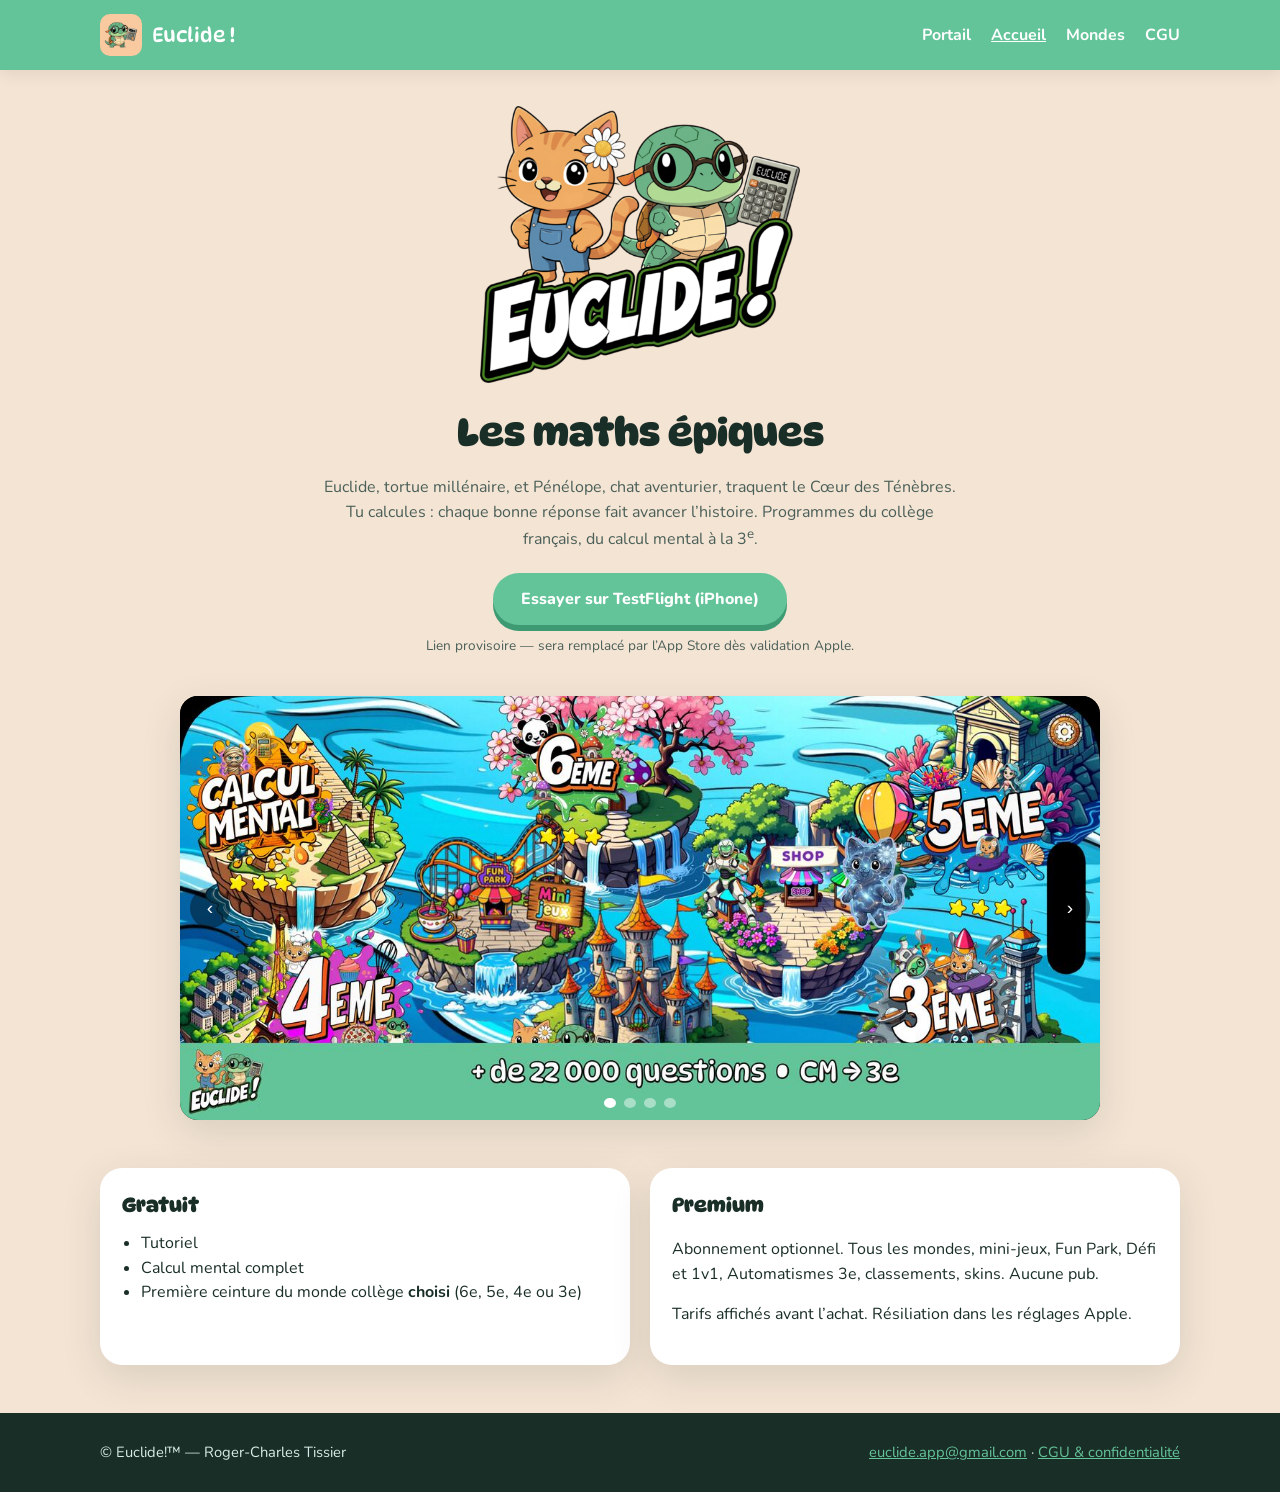
==== accueil.html @ bfaa8a5d "Site public euclidelearn.fr : portail, accueil, mondes et CGU. Co-authored-by: Cursor <cursoragent@c" ====
<!DOCTYPE html>
<html lang="fr">
<head>
  <meta charset="utf-8">
  <meta name="viewport" content="width=device-width, initial-scale=1">
  <title>Euclide ! Les maths épiques</title>
  <meta name="description" content="Application iPhone de maths collège : 5 mondes, ceintures, mini-jeux. Plus de 22 000 questions. TestFlight ouvert.">
  <link rel="icon" href="img/favicon.png">
  <link rel="preconnect" href="https://fonts.googleapis.com">
  <link rel="preconnect" href="https://fonts.gstatic.com" crossorigin>
  <link href="https://fonts.googleapis.com/css2?family=DynaPuff:wght@400;700&family=Nunito:wght@500;700;800&display=swap" rel="stylesheet">
  <link rel="stylesheet" href="css/style.css">
</head>
<body>
  <a class="skip" href="#contenu">Aller au contenu</a>
  <header class="top">
    <div class="wrap top-inner">
      <a class="brand" href="accueil.html"><img src="img/app-icon.jpg" alt=""> Euclide !</a>
      <nav>
        <a href="index.html">Portail</a>
        <a href="accueil.html" aria-current="page">Accueil</a>
        <a href="mondes.html">Mondes</a>
        <a href="cgu.html">CGU</a>
      </nav>
    </div>
  </header>

  <main id="contenu" class="wrap">
    <section class="hero">
      <img class="logo" src="img/logo.png" alt="Euclide et Pénélope">
      <h1>Les maths épiques</h1>
      <p>Euclide, tortue millénaire, et Pénélope, chat aventurier, traquent le Cœur des Ténèbres. Tu calcules : chaque bonne réponse fait avancer l’histoire. Programmes du collège français, du calcul mental à la 3<sup>e</sup>.</p>
      <a class="btn" href="https://testflight.apple.com/join/ABBWX98b">Essayer sur TestFlight (iPhone)</a>
      <span class="btn-note">Lien provisoire — sera remplacé par l’App Store dès validation Apple.</span>
    </section>

    <div class="slideshow" data-slideshow>
      <img class="is-on" src="img/slide-lobby.jpg" alt="Carte des mondes collège">
      <img src="img/slide-6e.jpg" alt="Monde 6e, mode Simple et Pro">
      <img src="img/slide-mummy.jpg" alt="Mini-jeu Mummy Jump">
      <img src="img/slide-jump.jpg" alt="Gameplay Mummy Jump">
      <button class="slide-prev" type="button" data-prev aria-label="Précédent">‹</button>
      <button class="slide-next" type="button" data-next aria-label="Suivant">›</button>
      <div class="slide-nav" data-dots></div>
    </div>

    <div class="grid-2">
      <article class="card">
        <h2>Gratuit</h2>
        <ul>
          <li>Tutoriel</li>
          <li>Calcul mental complet</li>
          <li>Première ceinture du monde collège <strong>choisi</strong> (6e, 5e, 4e ou 3e)</li>
        </ul>
      </article>
      <article class="card">
        <h2>Premium</h2>
        <p>Abonnement optionnel. Tous les mondes, mini-jeux, Fun Park, Défi et 1v1, Automatismes 3e, classements, skins. Aucune pub.</p>
        <p>Tarifs affichés avant l’achat. Résiliation dans les réglages Apple.</p>
      </article>
    </div>
  </main>

  <footer>
    <div class="wrap">
      <span>© Euclide!™ — Roger-Charles Tissier</span>
      <span><a href="mailto:euclide.app@gmail.com">euclide.app@gmail.com</a> · <a href="cgu.html">CGU &amp; confidentialité</a></span>
    </div>
  </footer>
  <script src="js/slideshow.js"></script>
</body>
</html>
---- css/style.css ----
:root {
  --green: #64c499;
  --green-dark: #3d9a73;
  --peach: #f4e4d4;
  --ink: #1a2e28;
  --muted: #4a5f58;
  --white: #fff;
  --card: #ffffff;
  --shadow: 0 12px 40px rgba(26, 46, 40, 0.12);
  --radius: 22px;
  --font: "Nunito", system-ui, sans-serif;
  --display: "DynaPuff", "Nunito", system-ui, sans-serif;
}

*, *::before, *::after { box-sizing: border-box; }
html { scroll-behavior: smooth; }
body {
  margin: 0;
  font-family: var(--font);
  color: var(--ink);
  background: var(--peach);
  line-height: 1.55;
}
img { max-width: 100%; height: auto; display: block; }
a { color: var(--green-dark); }
.skip {
  position: absolute; left: -999px;
}
.skip:focus { left: 8px; top: 8px; background: #fff; padding: 8px; z-index: 9; }

.wrap { width: min(1080px, calc(100% - 32px)); margin: 0 auto; }

/* Portail */
.portal {
  min-height: 100vh;
  display: flex;
  flex-direction: column;
  align-items: center;
  justify-content: center;
  padding: 48px 16px 64px;
  background:
    radial-gradient(ellipse at top, #fff8f0 0%, var(--peach) 55%, #e8c9a8 100%);
}
.portal-brand { width: min(280px, 70vw); margin-bottom: 12px; }
.portal h1 {
  font-family: var(--display);
  font-size: clamp(1.4rem, 4vw, 2rem);
  text-align: center;
  margin: 0 0 8px;
}
.portal .lead {
  text-align: center;
  color: var(--muted);
  max-width: 36rem;
  margin: 0 0 40px;
}
.choices {
  display: grid;
  grid-template-columns: repeat(2, minmax(0, 240px));
  gap: 28px;
  justify-content: center;
}
@media (max-width: 560px) {
  .choices { grid-template-columns: 1fr; }
}
.choice {
  background: var(--card);
  border-radius: var(--radius);
  padding: 22px 18px 18px;
  text-align: center;
  text-decoration: none;
  color: inherit;
  box-shadow: var(--shadow);
  border: 3px solid transparent;
  transition: transform .15s ease, border-color .15s ease;
}
.choice:hover, .choice:focus-visible {
  transform: translateY(-4px);
  border-color: var(--green);
  outline: none;
}
.choice img {
  width: 160px;
  height: 160px;
  object-fit: cover;
  margin: 0 auto 14px;
  border-radius: 36px;
}
.choice h2 {
  font-family: var(--display);
  font-size: 1.15rem;
  margin: 0 0 6px;
  color: var(--ink);
}
.choice p { margin: 0; font-size: 0.92rem; color: var(--muted); }
.choice.is-disabled {
  filter: grayscale(1) saturate(0.15);
  opacity: 0.72;
  cursor: not-allowed;
  pointer-events: none;
  box-shadow: none;
  border-color: #ccc;
}
.choice .soon {
  display: inline-block;
  margin-top: 10px;
  font-size: 0.78rem;
  letter-spacing: 0.04em;
  text-transform: uppercase;
  color: #777;
}
.portal-foot { margin-top: 48px; font-size: 0.85rem; color: var(--muted); }

/* App chrome */
.top {
  background: var(--green);
  color: #fff;
  padding: 14px 0;
  position: sticky;
  top: 0;
  z-index: 20;
  box-shadow: 0 4px 16px rgba(0,0,0,.08);
}
.top-inner {
  display: flex;
  align-items: center;
  justify-content: space-between;
  gap: 16px;
  flex-wrap: wrap;
}
.brand {
  display: flex;
  align-items: center;
  gap: 10px;
  color: #fff;
  text-decoration: none;
  font-family: var(--display);
  font-size: 1.25rem;
}
.brand img { width: 42px; height: 42px; border-radius: 10px; }
nav a {
  color: #fff;
  text-decoration: none;
  font-weight: 700;
  margin-left: 16px;
}
nav a:hover, nav a[aria-current="page"] { text-decoration: underline; }

.hero {
  text-align: center;
  padding: 36px 0 12px;
}
.hero .logo { width: min(320px, 80vw); margin: 0 auto 20px; }
.hero h1 {
  font-family: var(--display);
  font-size: clamp(1.6rem, 4vw, 2.4rem);
  margin: 0 0 12px;
}
.hero p { max-width: 40rem; margin: 0 auto 20px; color: var(--muted); }

.btn {
  display: inline-block;
  background: var(--green);
  color: #fff !important;
  font-weight: 800;
  text-decoration: none;
  padding: 14px 28px;
  border-radius: 999px;
  box-shadow: 0 6px 0 var(--green-dark);
}
.btn:hover { filter: brightness(1.05); }
.btn-note { display: block; margin-top: 10px; font-size: 0.85rem; color: var(--muted); }

.slideshow {
  position: relative;
  margin: 28px auto 48px;
  max-width: 920px;
  border-radius: 18px;
  overflow: hidden;
  box-shadow: var(--shadow);
  background: #111;
  aspect-ratio: 2868 / 1320;
}
.slideshow img {
  width: 100%;
  height: 100%;
  object-fit: cover;
  position: absolute;
  inset: 0;
  opacity: 0;
  transition: opacity .5s ease;
}
.slideshow img.is-on { opacity: 1; }
.slide-nav {
  position: absolute;
  bottom: 12px;
  left: 0; right: 0;
  display: flex;
  justify-content: center;
  gap: 8px;
  z-index: 2;
}
.slide-nav button {
  width: 10px; height: 10px; border-radius: 50%;
  border: 0; background: rgba(255,255,255,.45); cursor: pointer;
}
.slide-nav button.is-on { background: #fff; }
.slide-prev, .slide-next {
  position: absolute;
  top: 50%;
  transform: translateY(-50%);
  z-index: 2;
  background: rgba(0,0,0,.4);
  color: #fff;
  border: 0;
  width: 40px; height: 40px;
  border-radius: 50%;
  cursor: pointer;
  font-size: 1.2rem;
}
.slide-prev { left: 10px; }
.slide-next { right: 10px; }

.grid-2 {
  display: grid;
  grid-template-columns: 1fr 1fr;
  gap: 20px;
  margin: 24px 0 48px;
}
@media (max-width: 720px) { .grid-2 { grid-template-columns: 1fr; } }
.card {
  background: #fff;
  border-radius: var(--radius);
  padding: 22px;
  box-shadow: var(--shadow);
}
.card h2 {
  font-family: var(--display);
  margin: 0 0 10px;
  font-size: 1.25rem;
}
.card ul { margin: 0; padding-left: 1.2rem; }

.world {
  background: #fff;
  border-radius: var(--radius);
  padding: 28px;
  margin: 0 0 20px;
  box-shadow: var(--shadow);
}
.world h2 { font-family: var(--display); margin-top: 0; }
.world .tag {
  display: inline-block;
  background: var(--green);
  color: #fff;
  font-size: 0.8rem;
  font-weight: 800;
  padding: 4px 10px;
  border-radius: 999px;
  margin-bottom: 8px;
}

.legal {
  background: #fff;
  border-radius: var(--radius);
  padding: 28px 28px 48px;
  margin: 24px 0 48px;
  box-shadow: var(--shadow);
}
.legal h1 { font-family: var(--display); }
.legal h2 { margin-top: 1.8em; }
.legal h3 { margin-top: 1.2em; }

footer {
  background: var(--ink);
  color: #d7ece4;
  padding: 28px 0;
  font-size: 0.92rem;
}
footer a { color: var(--green); }
footer .wrap { display: flex; flex-wrap: wrap; gap: 12px 24px; justify-content: space-between; }
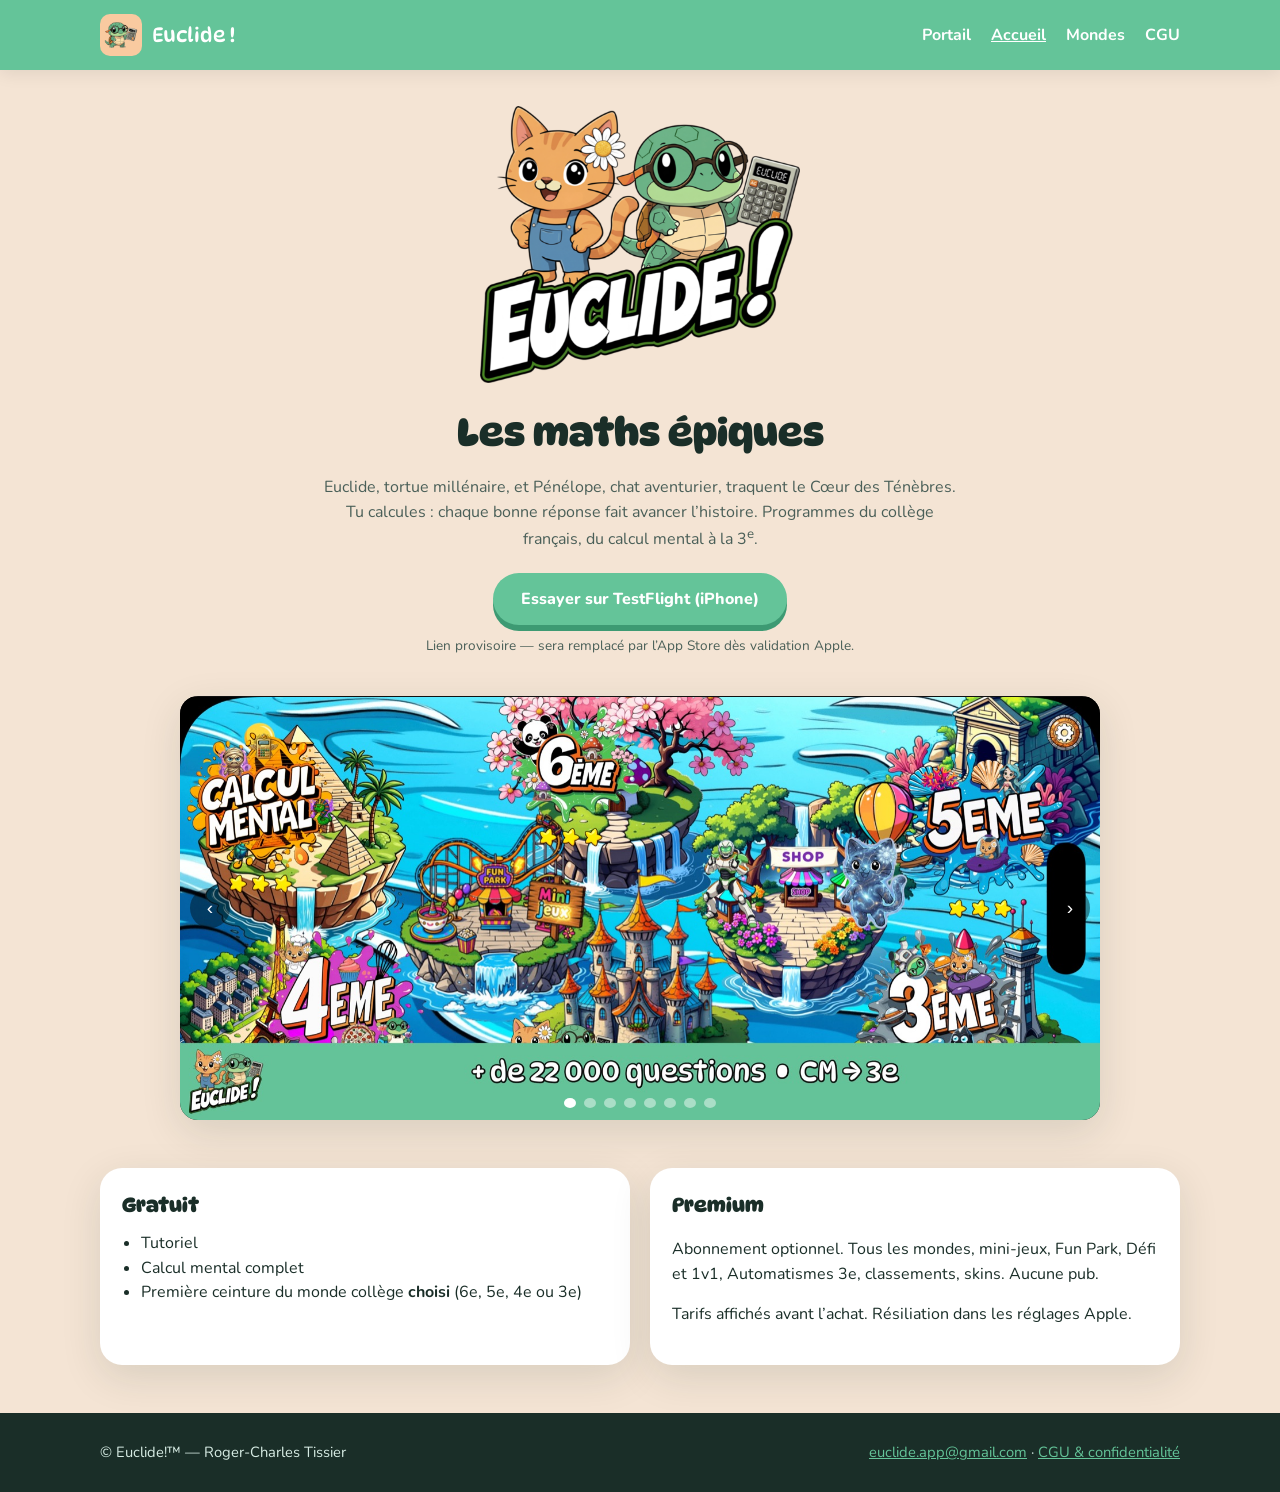
==== commit f797a165: "Compléter CGU, mondes (shop) et les 8 captures marketing. Co-authored-by: Cursor <cursoragent@cursor" ====
--- a/accueil.html
+++ b/accueil.html
@@ -35,10 +35,14 @@
     </section>
 
     <div class="slideshow" data-slideshow>
-      <img class="is-on" src="img/slide-lobby.jpg" alt="Carte des mondes collège">
-      <img src="img/slide-6e.jpg" alt="Monde 6e, mode Simple et Pro">
-      <img src="img/slide-mummy.jpg" alt="Mini-jeu Mummy Jump">
-      <img src="img/slide-jump.jpg" alt="Gameplay Mummy Jump">
+      <img class="is-on" data-orient="landscape" src="img/slide-lobby.jpg" alt="Carte des mondes : plus de 22 000 questions, CM à 3e">
+      <img data-orient="landscape" src="img/slide-6e.jpg" alt="Monde 6e, modes Simple et Pro">
+      <img data-orient="landscape" src="img/slide-mummy.jpg" alt="Lobby Mummy Jump, cinq mini-jeux">
+      <img data-orient="landscape" src="img/slide-jump.jpg" alt="Gameplay Mummy Jump">
+      <img data-orient="portrait" src="img/slide-question.jpg" alt="Question de géométrie en 3e">
+      <img data-orient="portrait" src="img/slide-auto.jpg" alt="Automatismes 3e, mode brevet">
+      <img data-orient="portrait" src="img/slide-victory.jpg" alt="Ceinture validée">
+      <img data-orient="portrait" src="img/slide-cabine.jpg" alt="Cabine : habiller Euclide et Pénélope">
       <button class="slide-prev" type="button" data-prev aria-label="Précédent">‹</button>
       <button class="slide-next" type="button" data-next aria-label="Suivant">›</button>
       <div class="slide-nav" data-dots></div>
--- a/css/style.css
+++ b/css/style.css
@@ -180,11 +180,16 @@
   box-shadow: var(--shadow);
   background: #111;
   aspect-ratio: 2868 / 1320;
+  transition: aspect-ratio .25s ease, max-width .25s ease;
+}
+.slideshow.is-tall {
+  aspect-ratio: 1320 / 2868;
+  max-width: 380px;
 }
 .slideshow img {
   width: 100%;
   height: 100%;
-  object-fit: cover;
+  object-fit: contain;
   position: absolute;
   inset: 0;
   opacity: 0;
@@ -245,10 +250,10 @@
   background: #fff;
   border-radius: var(--radius);
   padding: 28px;
-  margin: 0 0 20px;
-  box-shadow: var(--shadow);
-}
-.world h2 { font-family: var(--display); margin-top: 0; }
+  margin: 0 0 28px;
+  box-shadow: var(--shadow);
+}
+.world h2 { font-family: var(--display); margin: 8px 0 12px; }
 .world .tag {
   display: inline-block;
   background: var(--green);
@@ -259,6 +264,34 @@
   border-radius: 999px;
   margin-bottom: 8px;
 }
+.world-visual {
+  width: 100%;
+  max-height: 280px;
+  object-fit: cover;
+  object-position: center;
+  border-radius: 16px;
+  margin: 0 0 16px;
+}
+.world .lore { font-size: 1.05rem; }
+.minigame {
+  background: #f4faf7;
+  border-left: 4px solid var(--green);
+  padding: 10px 14px;
+  border-radius: 0 12px 12px 0;
+}
+.chapters h3 {
+  font-size: 1.05rem;
+  margin: 22px 0 10px;
+}
+.chapter {
+  margin: 0 0 14px;
+}
+.chapter strong {
+  display: block;
+  color: var(--green-dark);
+  margin-bottom: 4px;
+}
+.chapter ul { margin: 0; padding-left: 1.2rem; }
 
 .legal {
   background: #fff;
@@ -270,6 +303,8 @@
 .legal h1 { font-family: var(--display); }
 .legal h2 { margin-top: 1.8em; }
 .legal h3 { margin-top: 1.2em; }
+.legal h4 { margin-top: 1em; }
+.legal hr { border: 0; border-top: 1px solid #e6d5c4; margin: 2em 0; }
 
 footer {
   background: var(--ink);
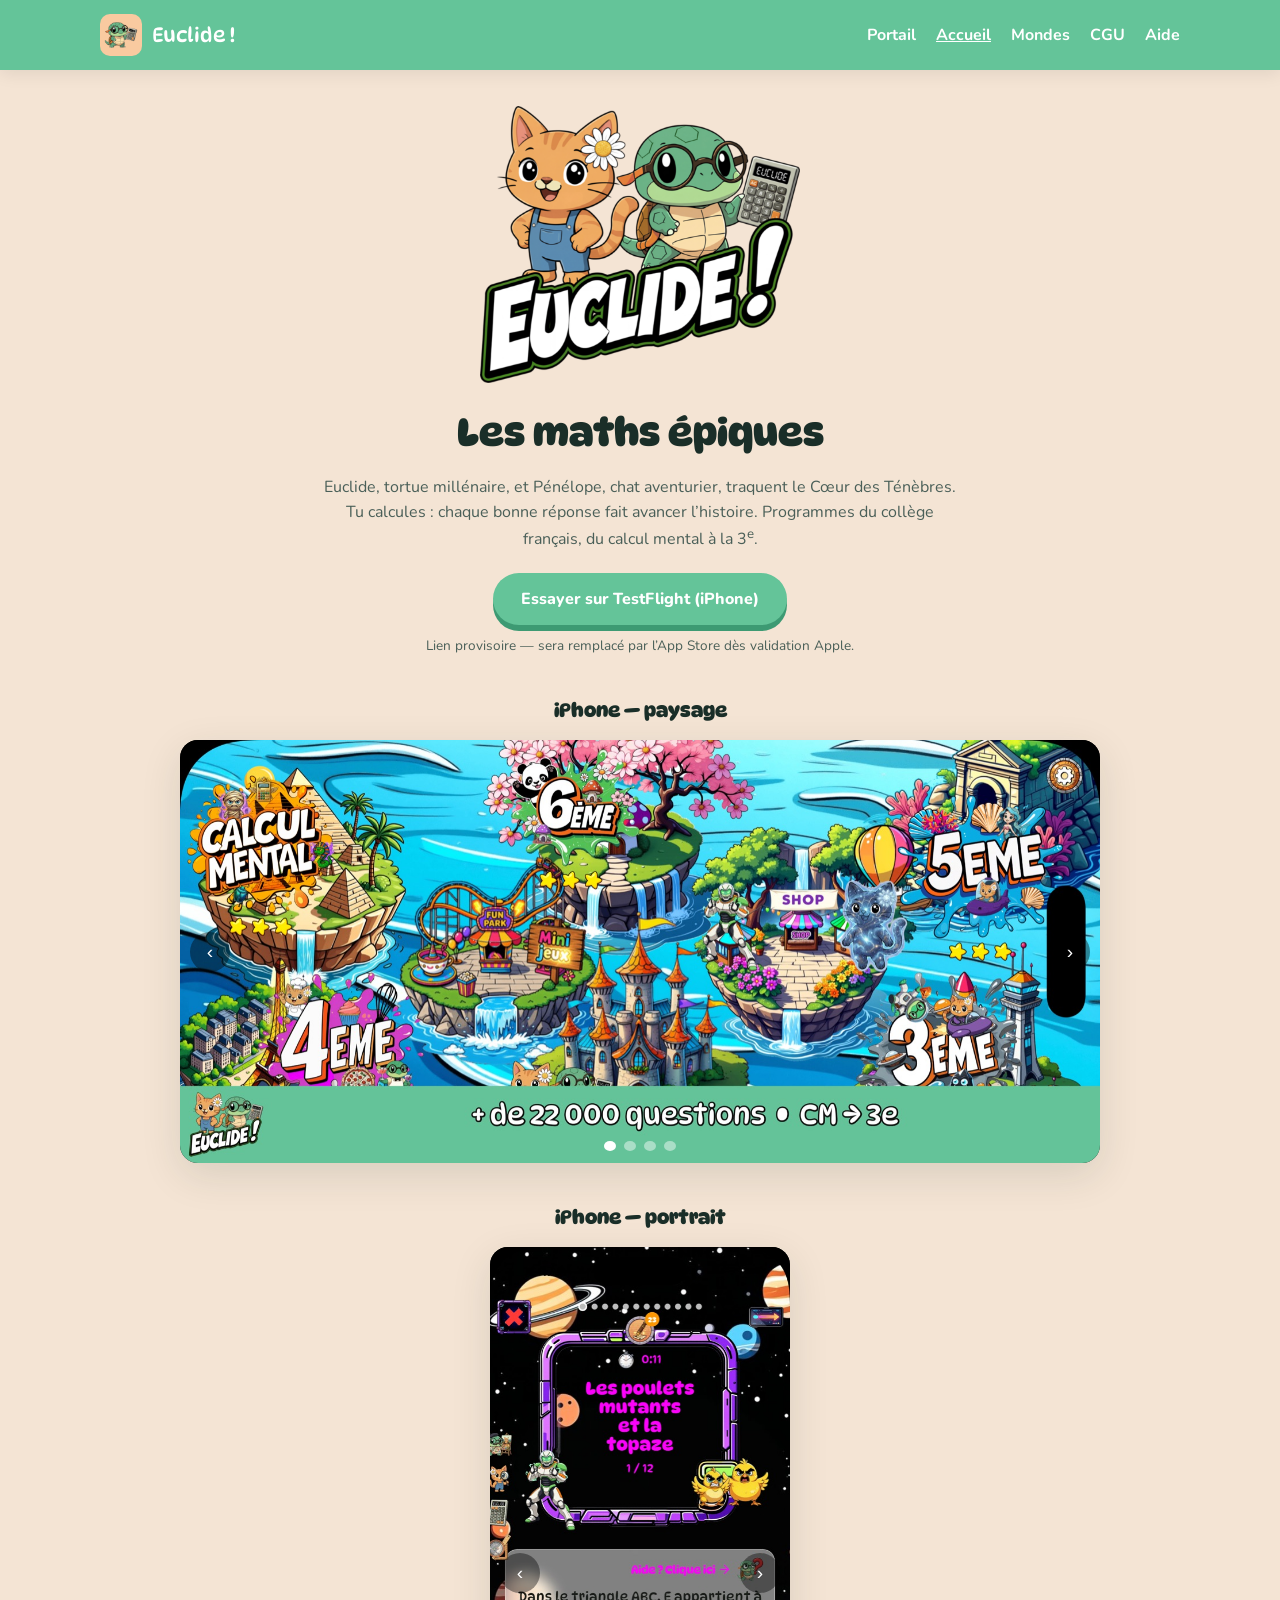
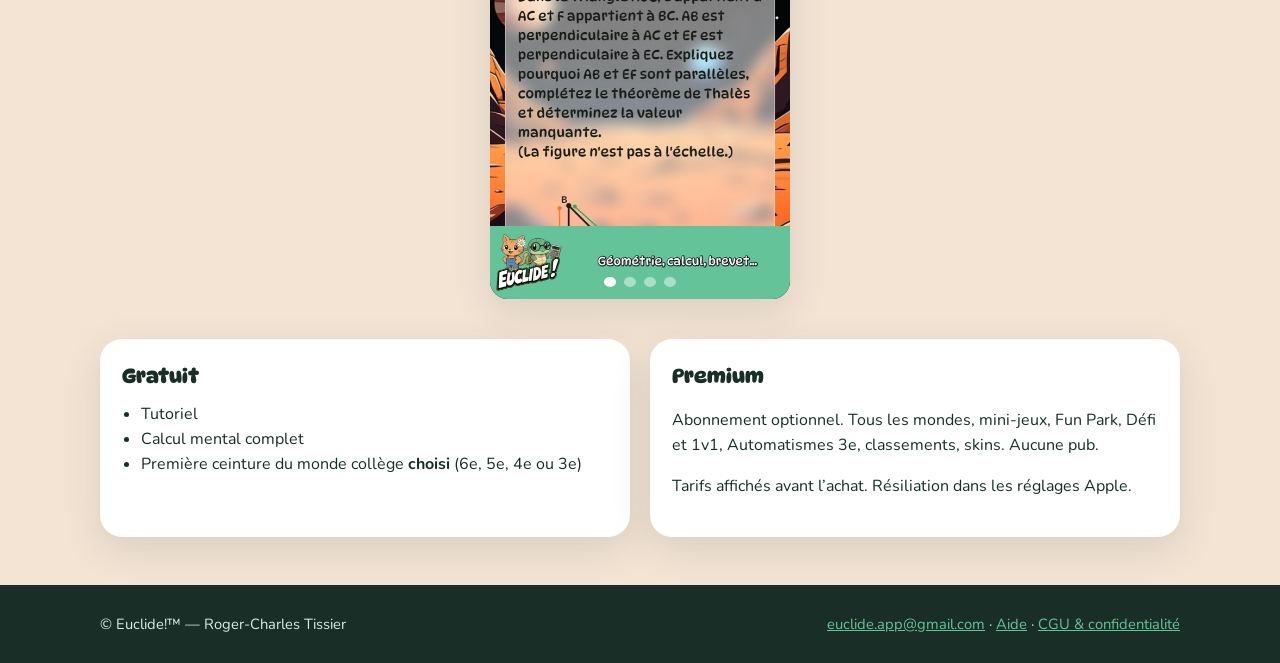
==== commit 2add647a: "Publier diaporamas, images non recadrées et page d’assistance. Co-authored-by: Cursor <cursoragent@c" ====
--- a/accueil.html
+++ b/accueil.html
@@ -21,6 +21,7 @@
         <a href="accueil.html" aria-current="page">Accueil</a>
         <a href="mondes.html">Mondes</a>
         <a href="cgu.html">CGU</a>
+        <a href="assistance.html">Aide</a>
       </nav>
     </div>
   </header>
@@ -34,19 +35,31 @@
       <span class="btn-note">Lien provisoire — sera remplacé par l’App Store dès validation Apple.</span>
     </section>
 
-    <div class="slideshow" data-slideshow>
-      <img class="is-on" data-orient="landscape" src="img/slide-lobby.jpg" alt="Carte des mondes : plus de 22 000 questions, CM à 3e">
-      <img data-orient="landscape" src="img/slide-6e.jpg" alt="Monde 6e, modes Simple et Pro">
-      <img data-orient="landscape" src="img/slide-mummy.jpg" alt="Lobby Mummy Jump, cinq mini-jeux">
-      <img data-orient="landscape" src="img/slide-jump.jpg" alt="Gameplay Mummy Jump">
-      <img data-orient="portrait" src="img/slide-question.jpg" alt="Question de géométrie en 3e">
-      <img data-orient="portrait" src="img/slide-auto.jpg" alt="Automatismes 3e, mode brevet">
-      <img data-orient="portrait" src="img/slide-victory.jpg" alt="Ceinture validée">
-      <img data-orient="portrait" src="img/slide-cabine.jpg" alt="Cabine : habiller Euclide et Pénélope">
-      <button class="slide-prev" type="button" data-prev aria-label="Précédent">‹</button>
-      <button class="slide-next" type="button" data-next aria-label="Suivant">›</button>
-      <div class="slide-nav" data-dots></div>
-    </div>
+    <section class="slide-block">
+      <h2>iPhone — paysage</h2>
+      <div class="slideshow" data-slideshow>
+        <img class="is-on" src="img/slide-lobby.jpg" alt="Carte des mondes : plus de 22 000 questions, CM à 3e">
+        <img src="img/slide-6e.jpg" alt="Monde 6e, modes Simple et Pro">
+        <img src="img/slide-mummy.jpg" alt="Lobby Mummy Jump, cinq mini-jeux">
+        <img src="img/slide-jump.jpg" alt="Gameplay Mummy Jump">
+        <button class="slide-prev" type="button" data-prev aria-label="Précédent">‹</button>
+        <button class="slide-next" type="button" data-next aria-label="Suivant">›</button>
+        <div class="slide-nav" data-dots></div>
+      </div>
+    </section>
+
+    <section class="slide-block">
+      <h2>iPhone — portrait</h2>
+      <div class="slideshow slideshow-portrait" data-slideshow>
+        <img class="is-on" src="img/slide-question.jpg" alt="Question de géométrie en 3e">
+        <img src="img/slide-auto.jpg" alt="Automatismes 3e, mode brevet">
+        <img src="img/slide-victory.jpg" alt="Ceinture validée">
+        <img src="img/slide-cabine.jpg" alt="Cabine : habiller Euclide et Pénélope">
+        <button class="slide-prev" type="button" data-prev aria-label="Précédent">‹</button>
+        <button class="slide-next" type="button" data-next aria-label="Suivant">›</button>
+        <div class="slide-nav" data-dots></div>
+      </div>
+    </section>
 
     <div class="grid-2">
       <article class="card">
@@ -68,7 +81,7 @@
   <footer>
     <div class="wrap">
       <span>© Euclide!™ — Roger-Charles Tissier</span>
-      <span><a href="mailto:euclide.app@gmail.com">euclide.app@gmail.com</a> · <a href="cgu.html">CGU &amp; confidentialité</a></span>
+      <span><a href="mailto:euclide.app@gmail.com">euclide.app@gmail.com</a> · <a href="assistance.html">Aide</a> · <a href="cgu.html">CGU &amp; confidentialité</a></span>
     </div>
   </footer>
   <script src="js/slideshow.js"></script>
--- a/css/style.css
+++ b/css/style.css
@@ -171,31 +171,32 @@
 .btn:hover { filter: brightness(1.05); }
 .btn-note { display: block; margin-top: 10px; font-size: 0.85rem; color: var(--muted); }
 
+.slide-block { margin: 28px 0 40px; }
+.slide-block h2 {
+  font-family: var(--display);
+  font-size: 1.2rem;
+  text-align: center;
+  margin: 0 0 14px;
+}
 .slideshow {
   position: relative;
-  margin: 28px auto 48px;
+  margin: 0 auto;
   max-width: 920px;
   border-radius: 18px;
   overflow: hidden;
   box-shadow: var(--shadow);
   background: #111;
-  aspect-ratio: 2868 / 1320;
-  transition: aspect-ratio .25s ease, max-width .25s ease;
-}
-.slideshow.is-tall {
-  aspect-ratio: 1320 / 2868;
-  max-width: 380px;
 }
 .slideshow img {
+  display: none;
   width: 100%;
-  height: 100%;
+  height: auto;
   object-fit: contain;
-  position: absolute;
-  inset: 0;
-  opacity: 0;
-  transition: opacity .5s ease;
-}
-.slideshow img.is-on { opacity: 1; }
+}
+.slideshow img.is-on { display: block; }
+.slideshow-portrait {
+  max-width: 300px;
+}
 .slide-nav {
   position: absolute;
   bottom: 12px;
@@ -265,12 +266,13 @@
   margin-bottom: 8px;
 }
 .world-visual {
-  width: 100%;
-  max-height: 280px;
-  object-fit: cover;
-  object-position: center;
+  display: block;
+  width: auto;
+  max-width: min(100%, 280px);
+  height: auto;
+  object-fit: contain;
   border-radius: 16px;
-  margin: 0 0 16px;
+  margin: 0 auto 16px;
 }
 .world .lore { font-size: 1.05rem; }
 .minigame {
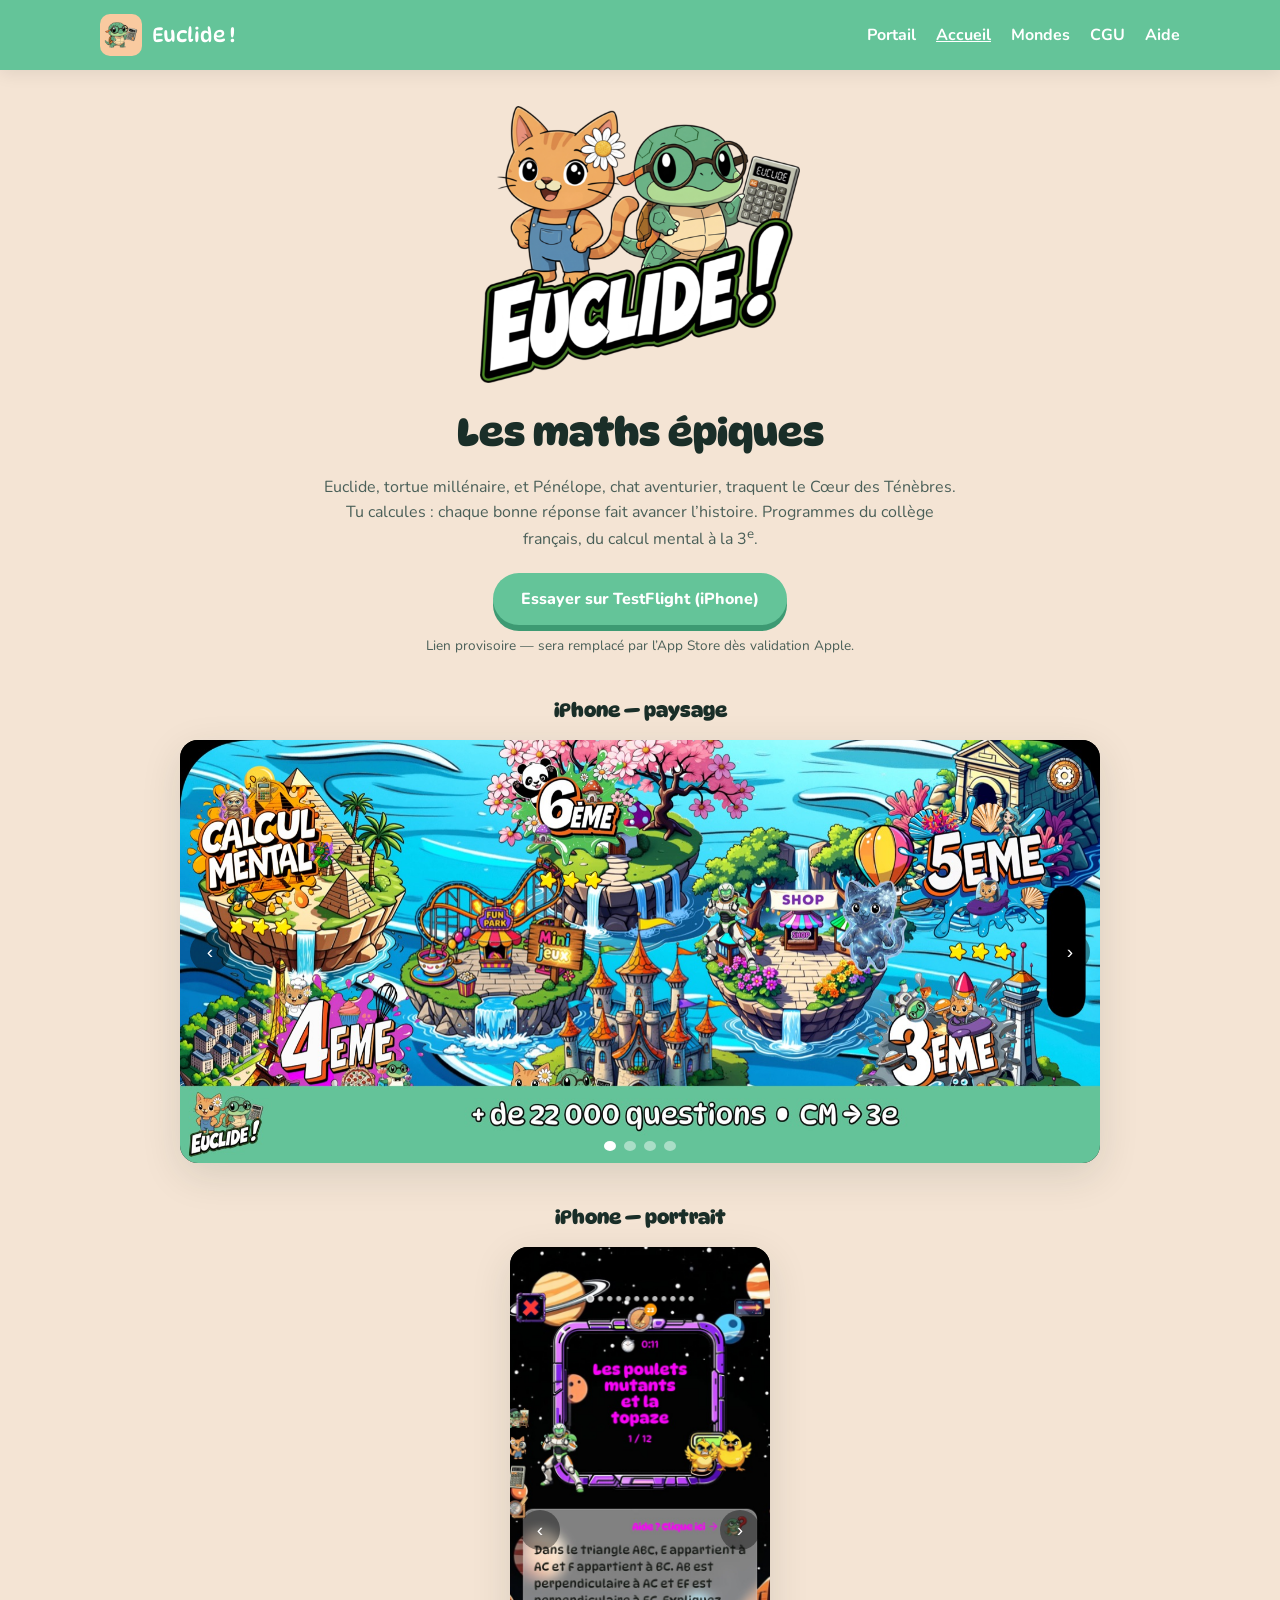
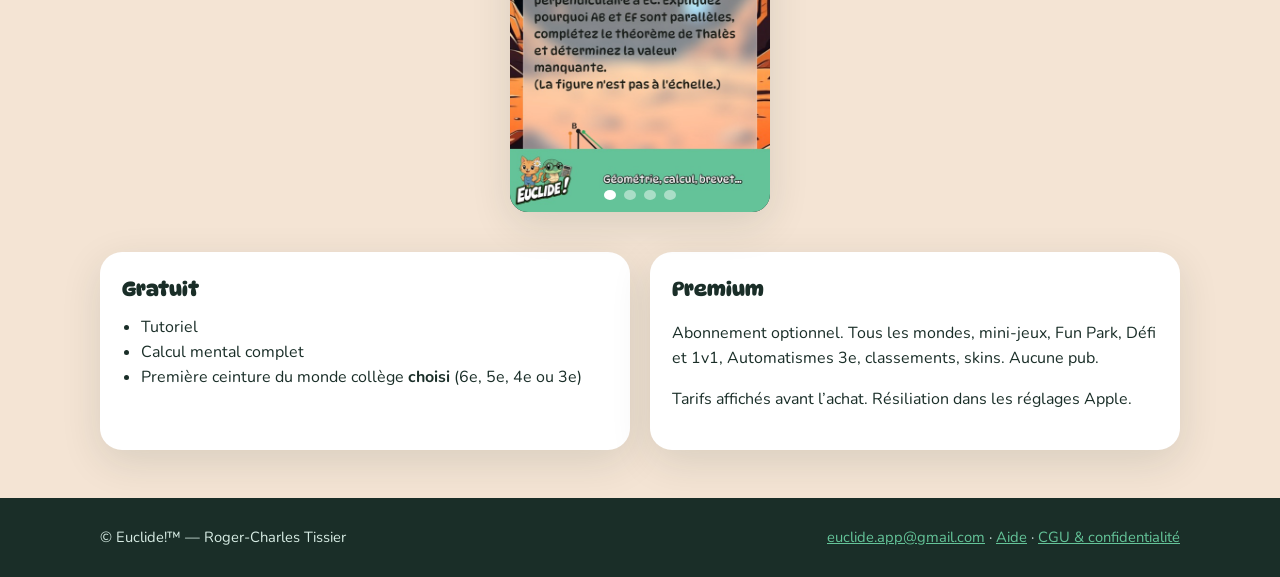
==== commit f77ff5f9: "Corriger le recadrage des mondes et le diaporama portrait. Co-authored-by: Cursor <cursoragent@curso" ====
--- a/accueil.html
+++ b/accueil.html
@@ -9,7 +9,7 @@
   <link rel="preconnect" href="https://fonts.googleapis.com">
   <link rel="preconnect" href="https://fonts.gstatic.com" crossorigin>
   <link href="https://fonts.googleapis.com/css2?family=DynaPuff:wght@400;700&family=Nunito:wght@500;700;800&display=swap" rel="stylesheet">
-  <link rel="stylesheet" href="css/style.css">
+  <link rel="stylesheet" href="css/style.css?v=4">
 </head>
 <body>
   <a class="skip" href="#contenu">Aller au contenu</a>
@@ -50,11 +50,11 @@
 
     <section class="slide-block">
       <h2>iPhone — portrait</h2>
-      <div class="slideshow slideshow-portrait" data-slideshow>
-        <img class="is-on" src="img/slide-question.jpg" alt="Question de géométrie en 3e">
-        <img src="img/slide-auto.jpg" alt="Automatismes 3e, mode brevet">
-        <img src="img/slide-victory.jpg" alt="Ceinture validée">
-        <img src="img/slide-cabine.jpg" alt="Cabine : habiller Euclide et Pénélope">
+      <div class="phone-slides" data-slideshow>
+        <img class="is-on" src="img/slide-question.jpg" width="552" height="1200" alt="Question de géométrie en 3e">
+        <img src="img/slide-auto.jpg" width="552" height="1200" alt="Automatismes 3e, mode brevet">
+        <img src="img/slide-victory.jpg" width="552" height="1200" alt="Ceinture validée">
+        <img src="img/slide-cabine.jpg" width="552" height="1200" alt="Cabine : habiller Euclide et Pénélope">
         <button class="slide-prev" type="button" data-prev aria-label="Précédent">‹</button>
         <button class="slide-next" type="button" data-next aria-label="Suivant">›</button>
         <div class="slide-nav" data-dots></div>
@@ -84,6 +84,6 @@
       <span><a href="mailto:euclide.app@gmail.com">euclide.app@gmail.com</a> · <a href="assistance.html">Aide</a> · <a href="cgu.html">CGU &amp; confidentialité</a></span>
     </div>
   </footer>
-  <script src="js/slideshow.js"></script>
+  <script src="js/slideshow.js?v=4"></script>
 </body>
 </html>
--- a/css/style.css
+++ b/css/style.css
@@ -194,9 +194,26 @@
   object-fit: contain;
 }
 .slideshow img.is-on { display: block; }
-.slideshow-portrait {
-  max-width: 300px;
-}
+.slideshow-portrait,
+.phone-slides {
+  position: relative;
+  width: min(260px, 78vw);
+  max-width: 260px;
+  margin: 0 auto;
+  border-radius: 18px;
+  overflow: hidden;
+  box-shadow: var(--shadow);
+  background: #111;
+  aspect-ratio: auto;
+}
+.phone-slides img {
+  display: none;
+  width: 100%;
+  height: auto;
+  object-fit: contain;
+  position: static;
+}
+.phone-slides img.is-on { display: block; }
 .slide-nav {
   position: absolute;
   bottom: 12px;
@@ -265,14 +282,20 @@
   border-radius: 999px;
   margin-bottom: 8px;
 }
-.world-visual {
+.world-pic {
+  display: flex;
+  justify-content: center;
+  margin: 0 0 16px;
+}
+.world-pic img,
+.world-art {
   display: block;
-  width: auto;
-  max-width: min(100%, 280px);
+  width: 200px;
+  max-width: 70vw;
   height: auto;
   object-fit: contain;
+  object-position: center;
   border-radius: 16px;
-  margin: 0 auto 16px;
 }
 .world .lore { font-size: 1.05rem; }
 .minigame {
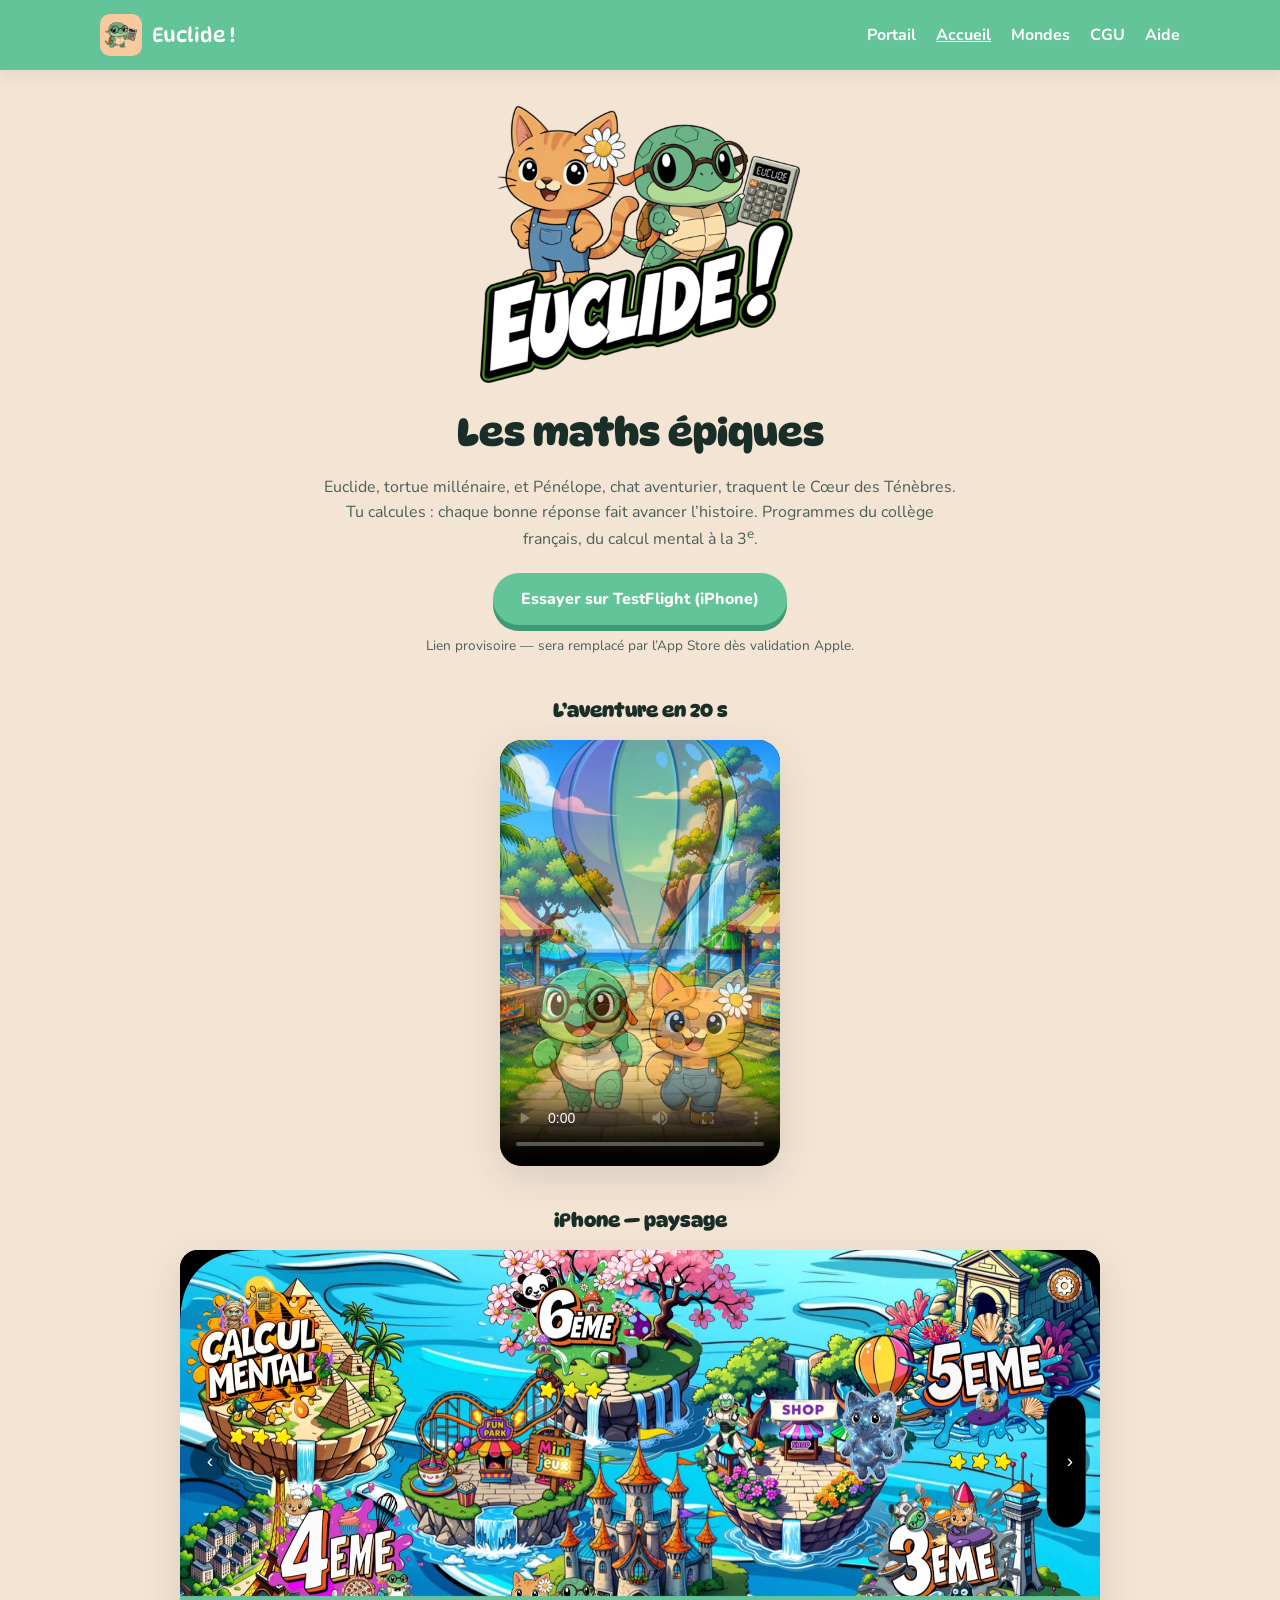
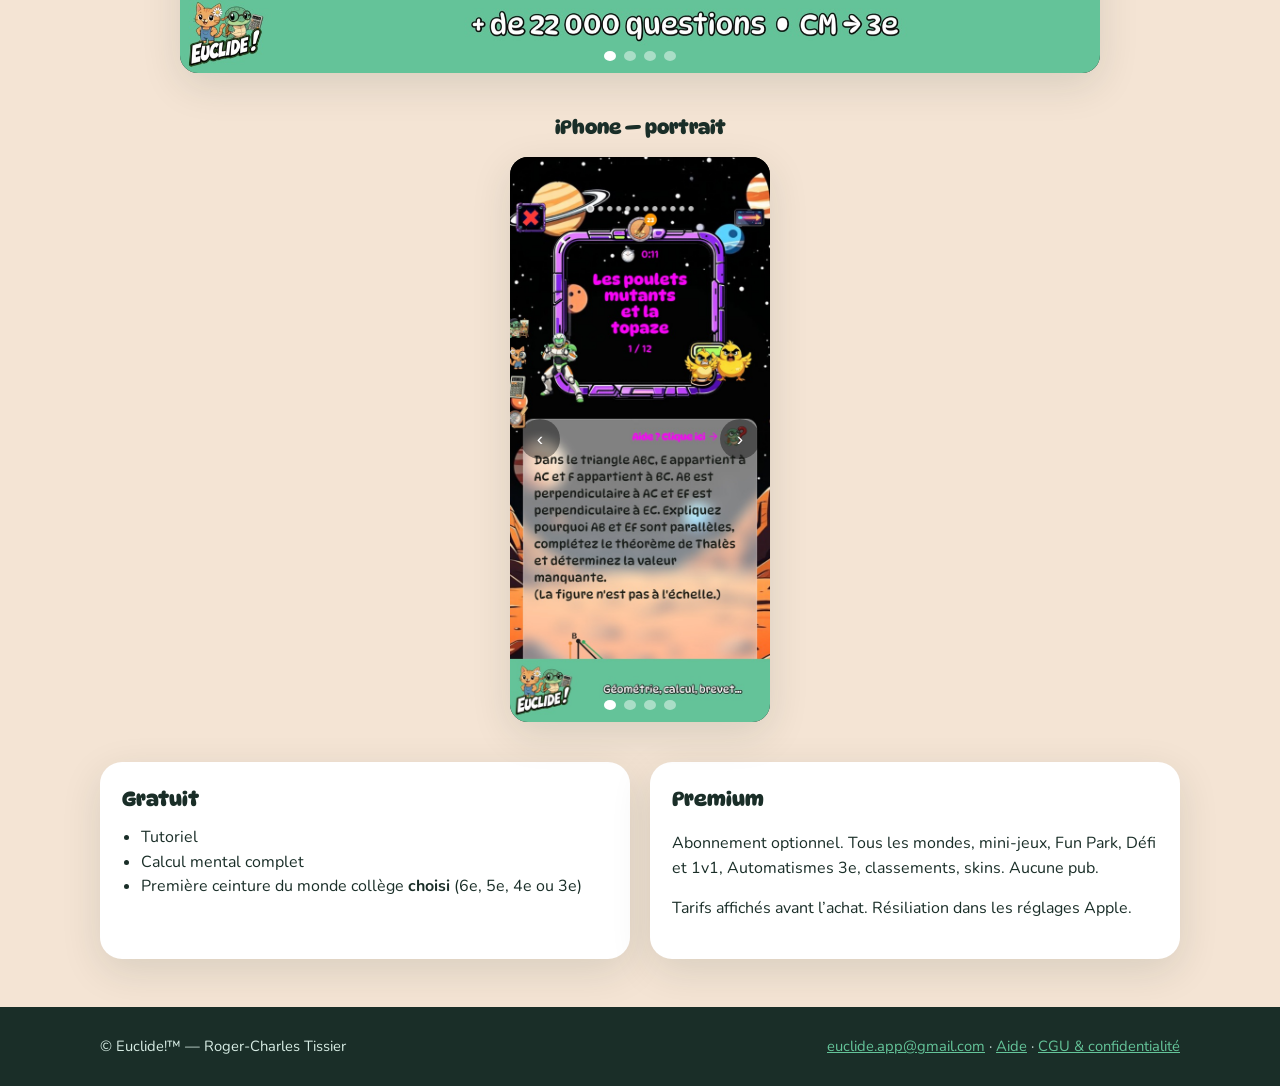
==== commit 2abff08f: "Film + CGU médiateur SMP" ====
--- a/accueil.html
+++ b/accueil.html
@@ -9,7 +9,7 @@
   <link rel="preconnect" href="https://fonts.googleapis.com">
   <link rel="preconnect" href="https://fonts.gstatic.com" crossorigin>
   <link href="https://fonts.googleapis.com/css2?family=DynaPuff:wght@400;700&family=Nunito:wght@500;700;800&display=swap" rel="stylesheet">
-  <link rel="stylesheet" href="css/style.css?v=4">
+  <link rel="stylesheet" href="css/style.css?v=5">
 </head>
 <body>
   <a class="skip" href="#contenu">Aller au contenu</a>
@@ -33,6 +33,21 @@
       <p>Euclide, tortue millénaire, et Pénélope, chat aventurier, traquent le Cœur des Ténèbres. Tu calcules : chaque bonne réponse fait avancer l’histoire. Programmes du collège français, du calcul mental à la 3<sup>e</sup>.</p>
       <a class="btn" href="https://testflight.apple.com/join/ABBWX98b">Essayer sur TestFlight (iPhone)</a>
       <span class="btn-note">Lien provisoire — sera remplacé par l’App Store dès validation Apple.</span>
+    </section>
+
+    <section class="slide-block film-block">
+      <h2>L’aventure en 20&nbsp;s</h2>
+      <div class="film-frame">
+        <video
+          controls
+          playsinline
+          preload="metadata"
+          poster="video/euclide_intro.jpg"
+          width="474"
+          height="720">
+          <source src="video/euclide_intro.mp4" type="video/mp4">
+        </video>
+      </div>
     </section>
 
     <section class="slide-block">
--- a/css/style.css
+++ b/css/style.css
@@ -171,6 +171,22 @@
 .btn:hover { filter: brightness(1.05); }
 .btn-note { display: block; margin-top: 10px; font-size: 0.85rem; color: var(--muted); }
 
+.film-frame {
+  width: min(280px, 72vw);
+  margin: 0 auto;
+  border-radius: 22px;
+  overflow: hidden;
+  box-shadow: var(--shadow);
+  background: #111;
+}
+.film-frame video {
+  display: block;
+  width: 100%;
+  height: auto;
+  max-height: 70vh;
+  vertical-align: top;
+}
+
 .slide-block { margin: 28px 0 40px; }
 .slide-block h2 {
   font-family: var(--display);
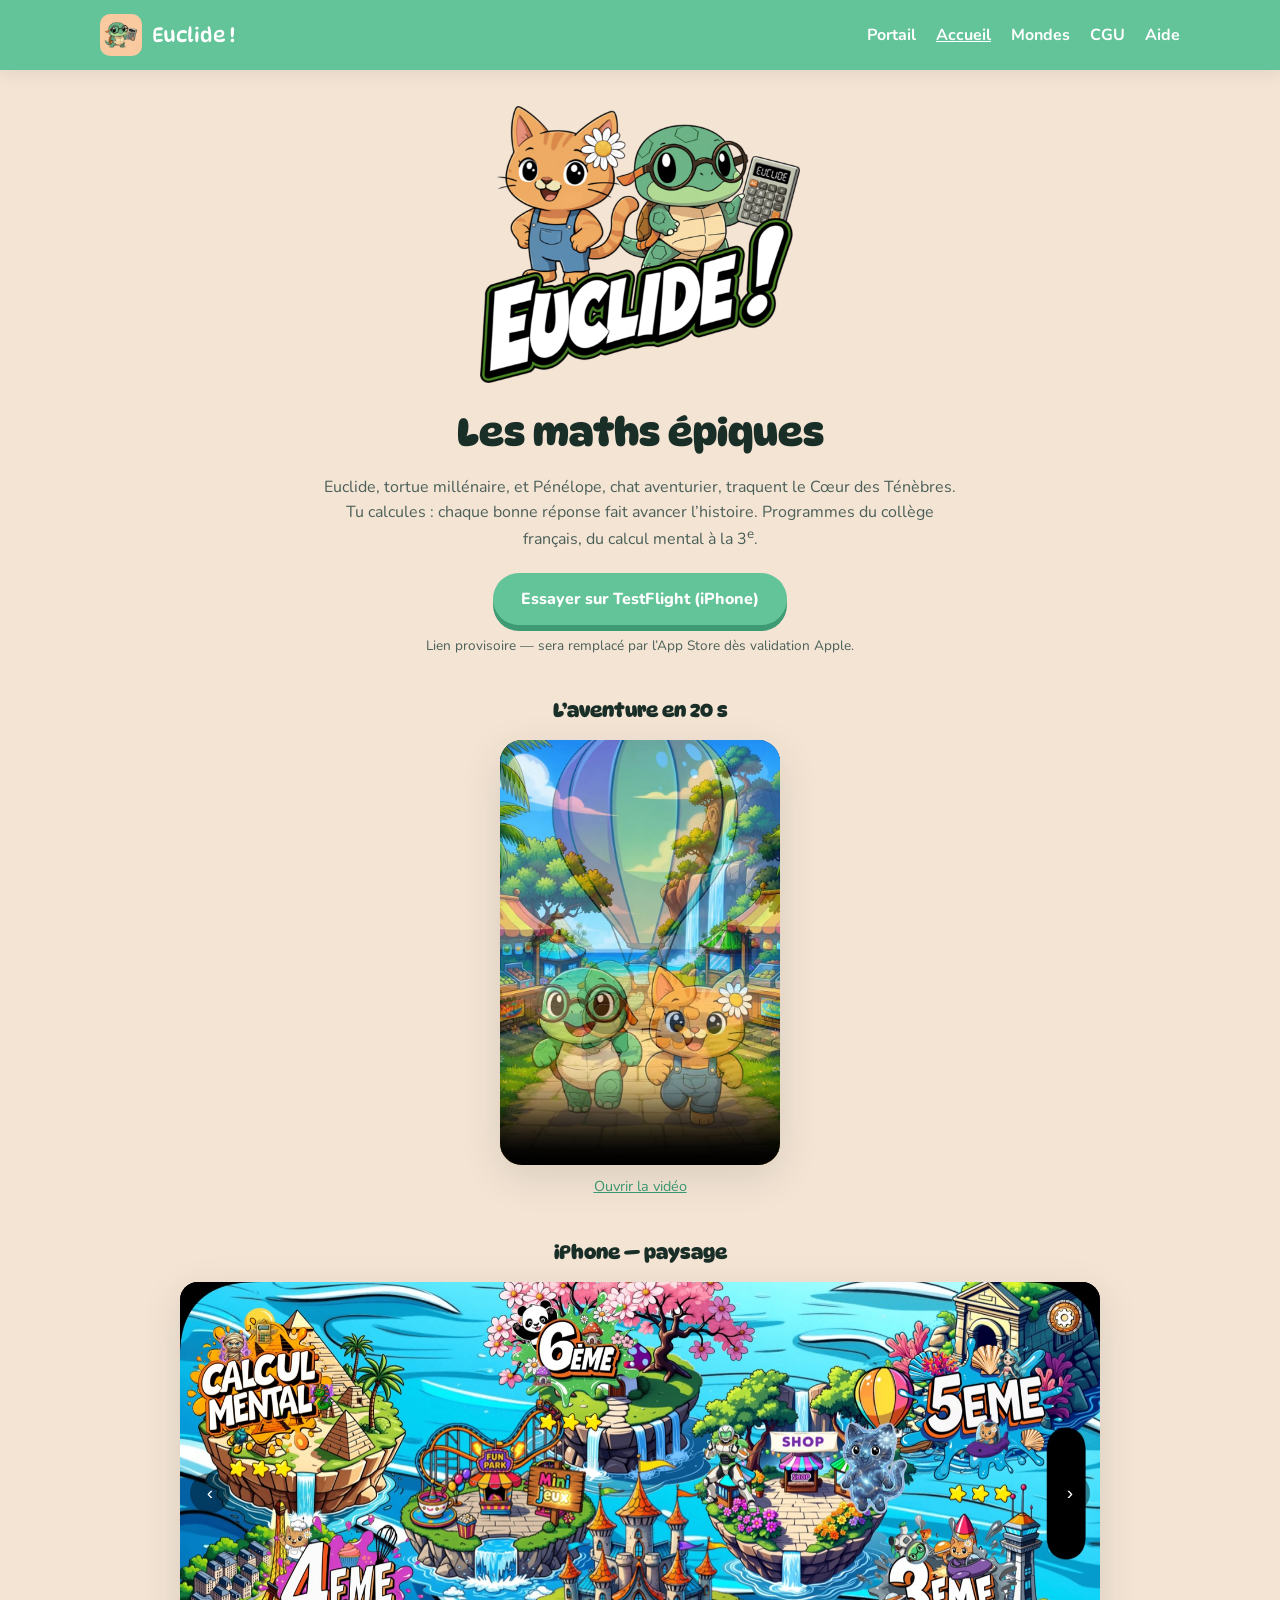
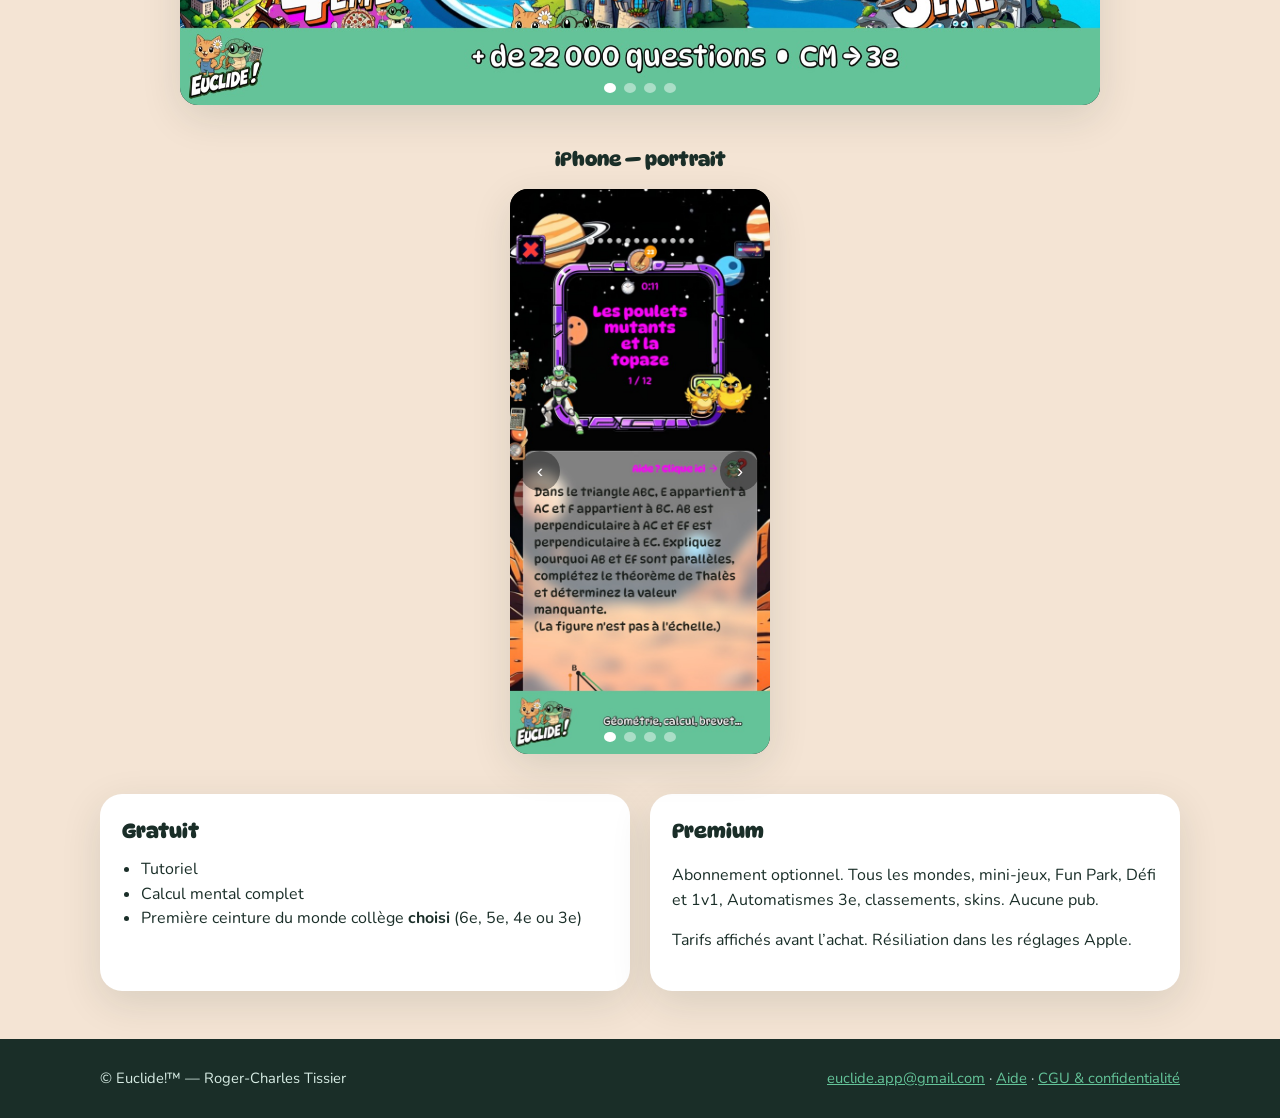
==== commit 1b100089: "Rendre le film visible sur l’accueil (cadre figé, hors /video/). Co-authored-by: Cursor <cursoragent" ====
--- a/accueil.html
+++ b/accueil.html
@@ -9,7 +9,7 @@
   <link rel="preconnect" href="https://fonts.googleapis.com">
   <link rel="preconnect" href="https://fonts.gstatic.com" crossorigin>
   <link href="https://fonts.googleapis.com/css2?family=DynaPuff:wght@400;700&family=Nunito:wght@500;700;800&display=swap" rel="stylesheet">
-  <link rel="stylesheet" href="css/style.css?v=5">
+  <link rel="stylesheet" href="css/style.css?v=6">
 </head>
 <body>
   <a class="skip" href="#contenu">Aller au contenu</a>
@@ -38,16 +38,20 @@
     <section class="slide-block film-block">
       <h2>L’aventure en 20&nbsp;s</h2>
       <div class="film-frame">
+        <img class="film-poster" src="media/euclide-intro.jpg" width="474" height="720" alt="Extrait du film Euclide">
         <video
           controls
           playsinline
+          webkit-playsinline
           preload="metadata"
-          poster="video/euclide_intro.jpg"
+          poster="media/euclide-intro.jpg"
+          src="media/euclide-intro.mp4"
           width="474"
           height="720">
-          <source src="video/euclide_intro.mp4" type="video/mp4">
+          <source src="media/euclide-intro.mp4" type="video/mp4">
         </video>
       </div>
+      <p class="film-link"><a href="media/euclide-intro.mp4">Ouvrir la vidéo</a></p>
     </section>
 
     <section class="slide-block">
--- a/css/style.css
+++ b/css/style.css
@@ -172,19 +172,29 @@
 .btn-note { display: block; margin-top: 10px; font-size: 0.85rem; color: var(--muted); }
 
 .film-frame {
+  position: relative;
   width: min(280px, 72vw);
+  aspect-ratio: 474 / 720;
   margin: 0 auto;
   border-radius: 22px;
   overflow: hidden;
   box-shadow: var(--shadow);
   background: #111;
 }
+.film-frame .film-poster,
 .film-frame video {
+  position: absolute;
+  inset: 0;
   display: block;
   width: 100%;
-  height: auto;
-  max-height: 70vh;
-  vertical-align: top;
+  height: 100%;
+  object-fit: cover;
+}
+.film-frame video { z-index: 1; background: transparent; }
+.film-link {
+  text-align: center;
+  margin: 10px 0 0;
+  font-size: 0.9rem;
 }
 
 .slide-block { margin: 28px 0 40px; }
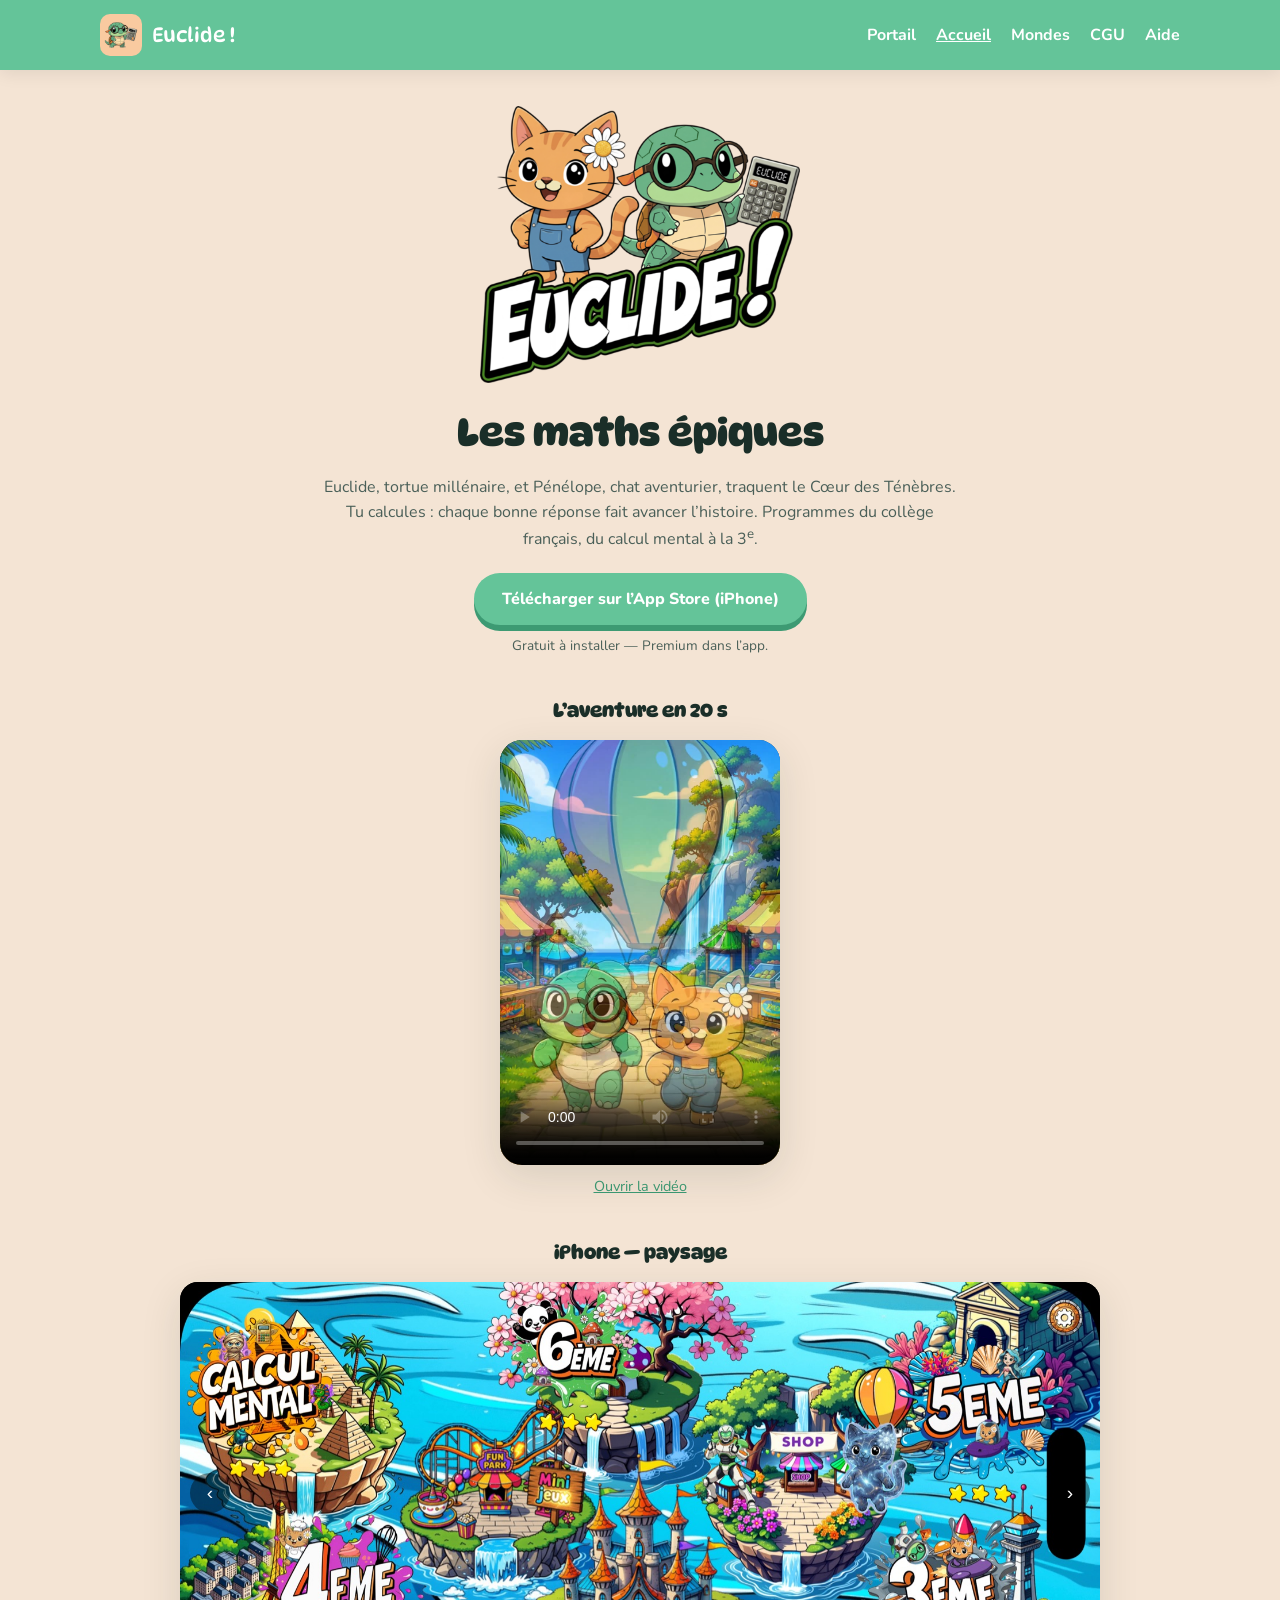
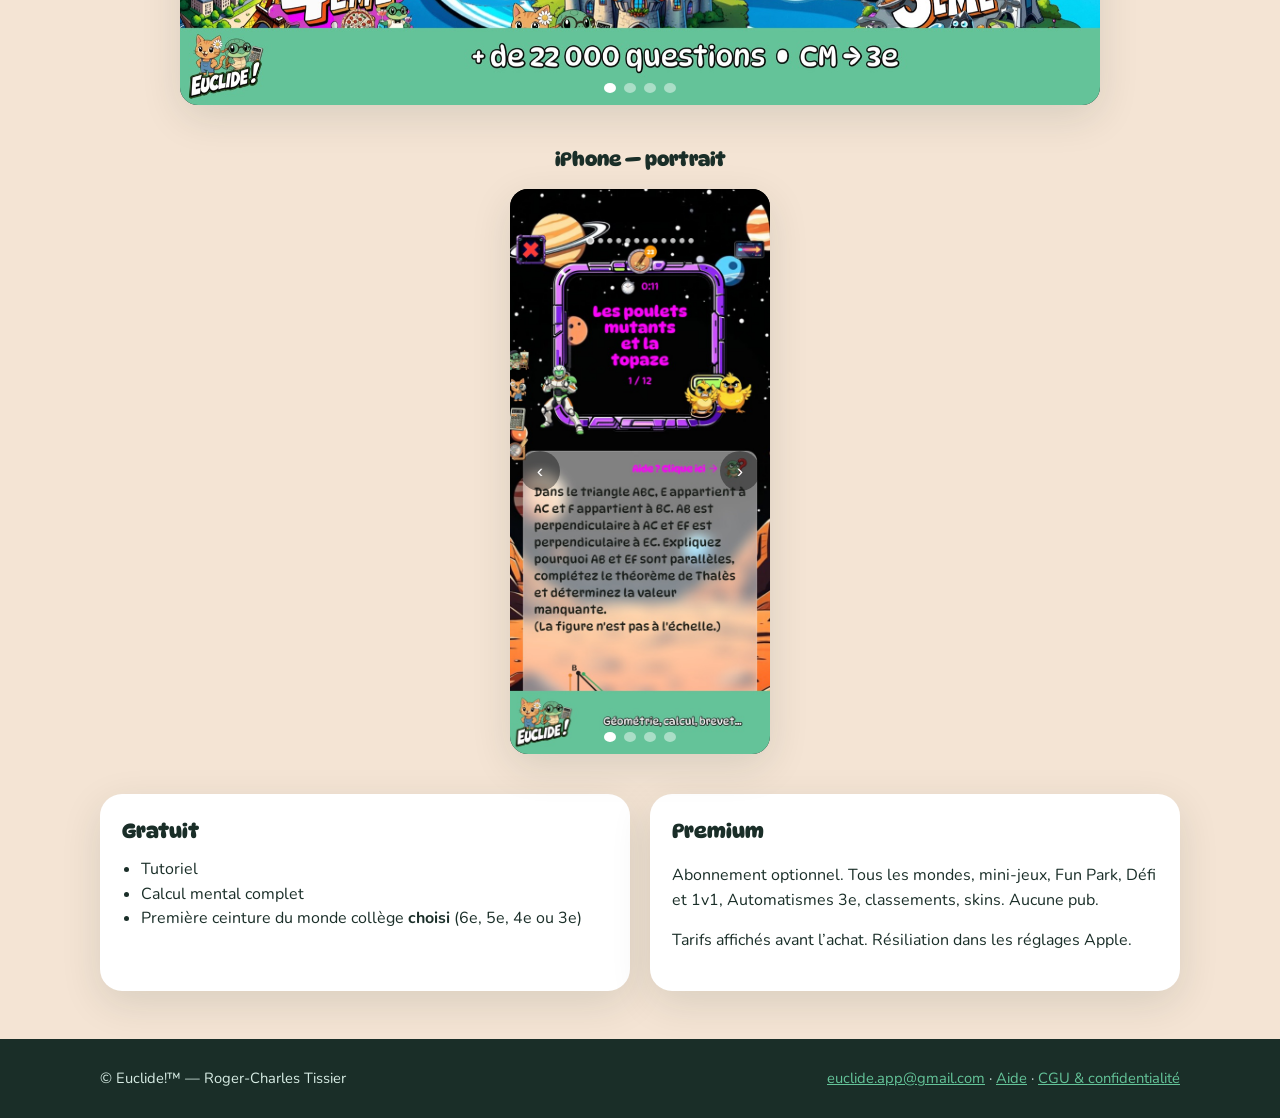
==== commit 62a500d5: "Remplacer TestFlight par le lien App Store public. Co-authored-by: Cursor <cursoragent@cursor.com>" ====
--- a/accueil.html
+++ b/accueil.html
@@ -4,7 +4,7 @@
   <meta charset="utf-8">
   <meta name="viewport" content="width=device-width, initial-scale=1">
   <title>Euclide ! Les maths épiques</title>
-  <meta name="description" content="Application iPhone de maths collège : 5 mondes, ceintures, mini-jeux. Plus de 22 000 questions. TestFlight ouvert.">
+  <meta name="description" content="Application iPhone de maths collège : 5 mondes, ceintures, mini-jeux. Plus de 22 000 questions. Disponible sur l’App Store.">
   <link rel="icon" href="img/favicon.png">
   <link rel="preconnect" href="https://fonts.googleapis.com">
   <link rel="preconnect" href="https://fonts.gstatic.com" crossorigin>
@@ -31,8 +31,8 @@
       <img class="logo" src="img/logo.png" alt="Euclide et Pénélope">
       <h1>Les maths épiques</h1>
       <p>Euclide, tortue millénaire, et Pénélope, chat aventurier, traquent le Cœur des Ténèbres. Tu calcules : chaque bonne réponse fait avancer l’histoire. Programmes du collège français, du calcul mental à la 3<sup>e</sup>.</p>
-      <a class="btn" href="https://testflight.apple.com/join/ABBWX98b">Essayer sur TestFlight (iPhone)</a>
-      <span class="btn-note">Lien provisoire — sera remplacé par l’App Store dès validation Apple.</span>
+      <a class="btn" href="https://apps.apple.com/fr/app/euclide/id6754806580">Télécharger sur l’App Store (iPhone)</a>
+      <span class="btn-note">Gratuit à installer — Premium dans l’app.</span>
     </section>
 
     <section class="slide-block film-block">
